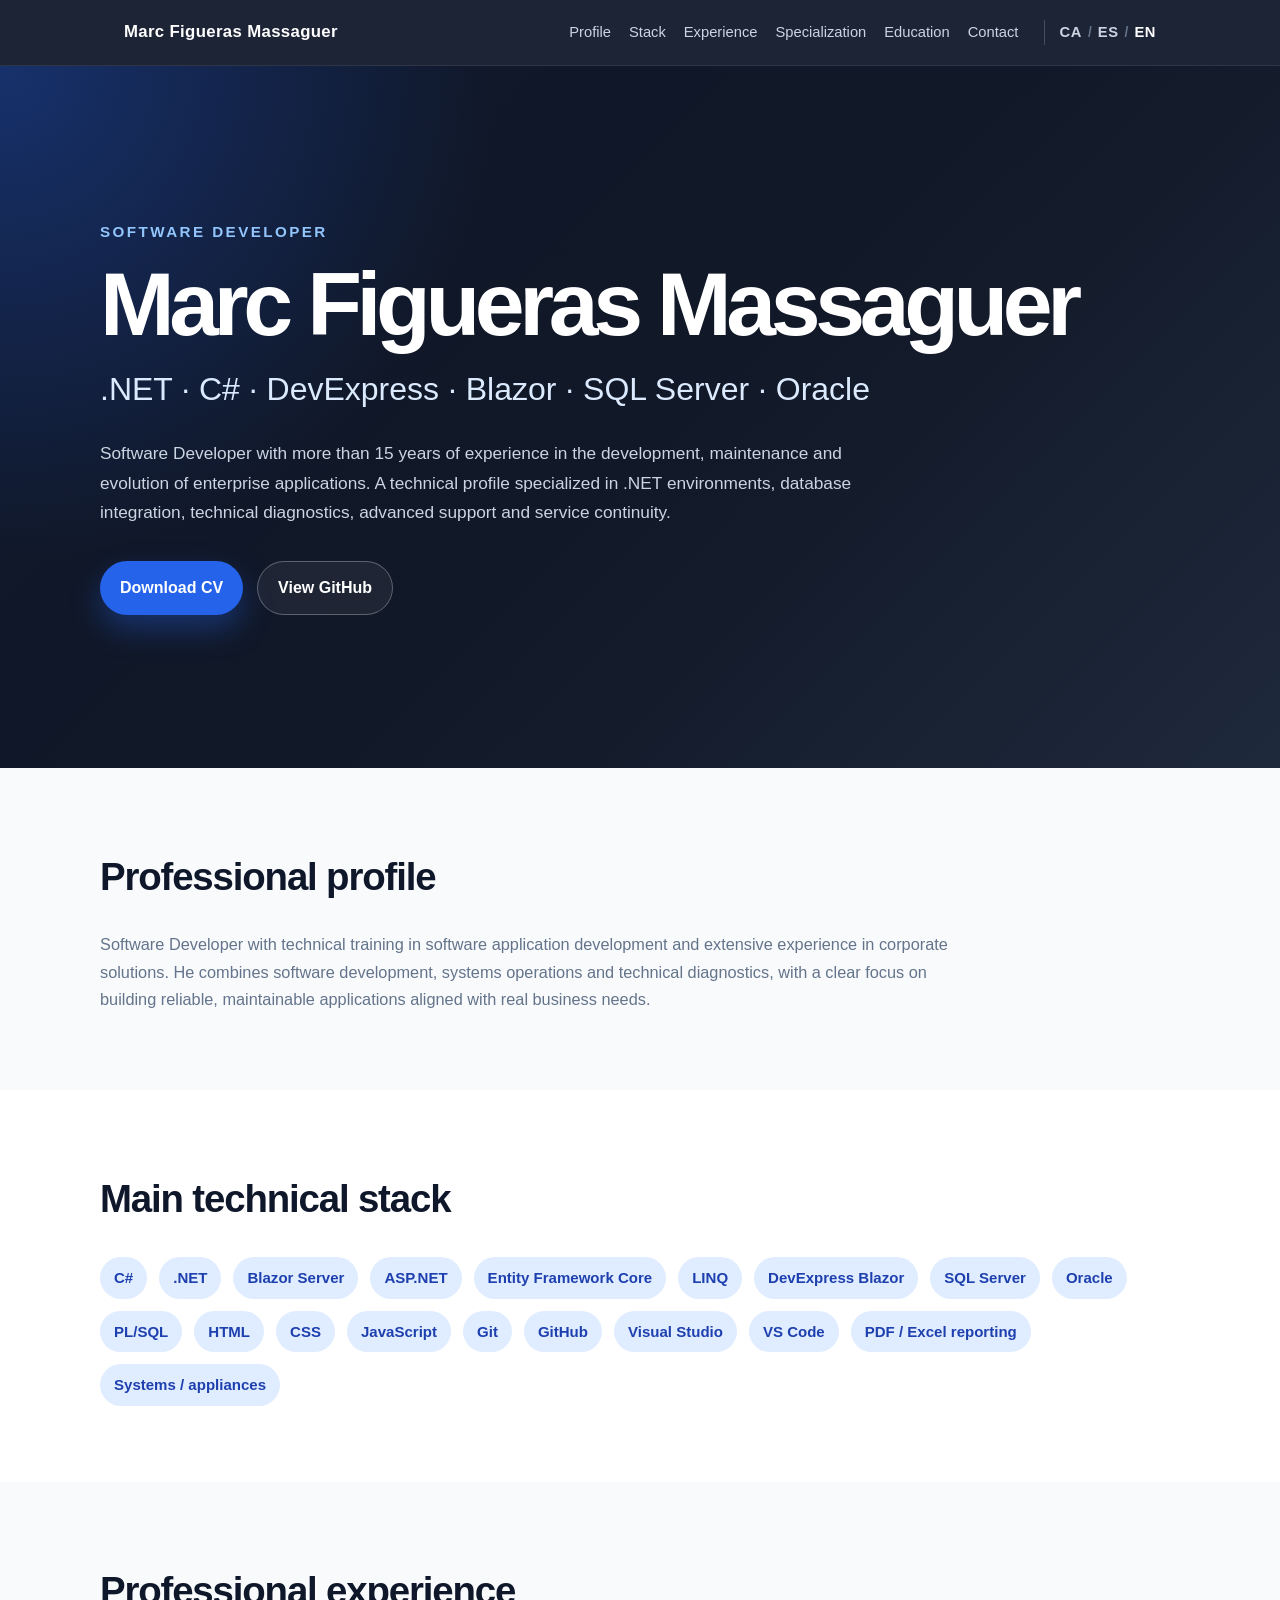
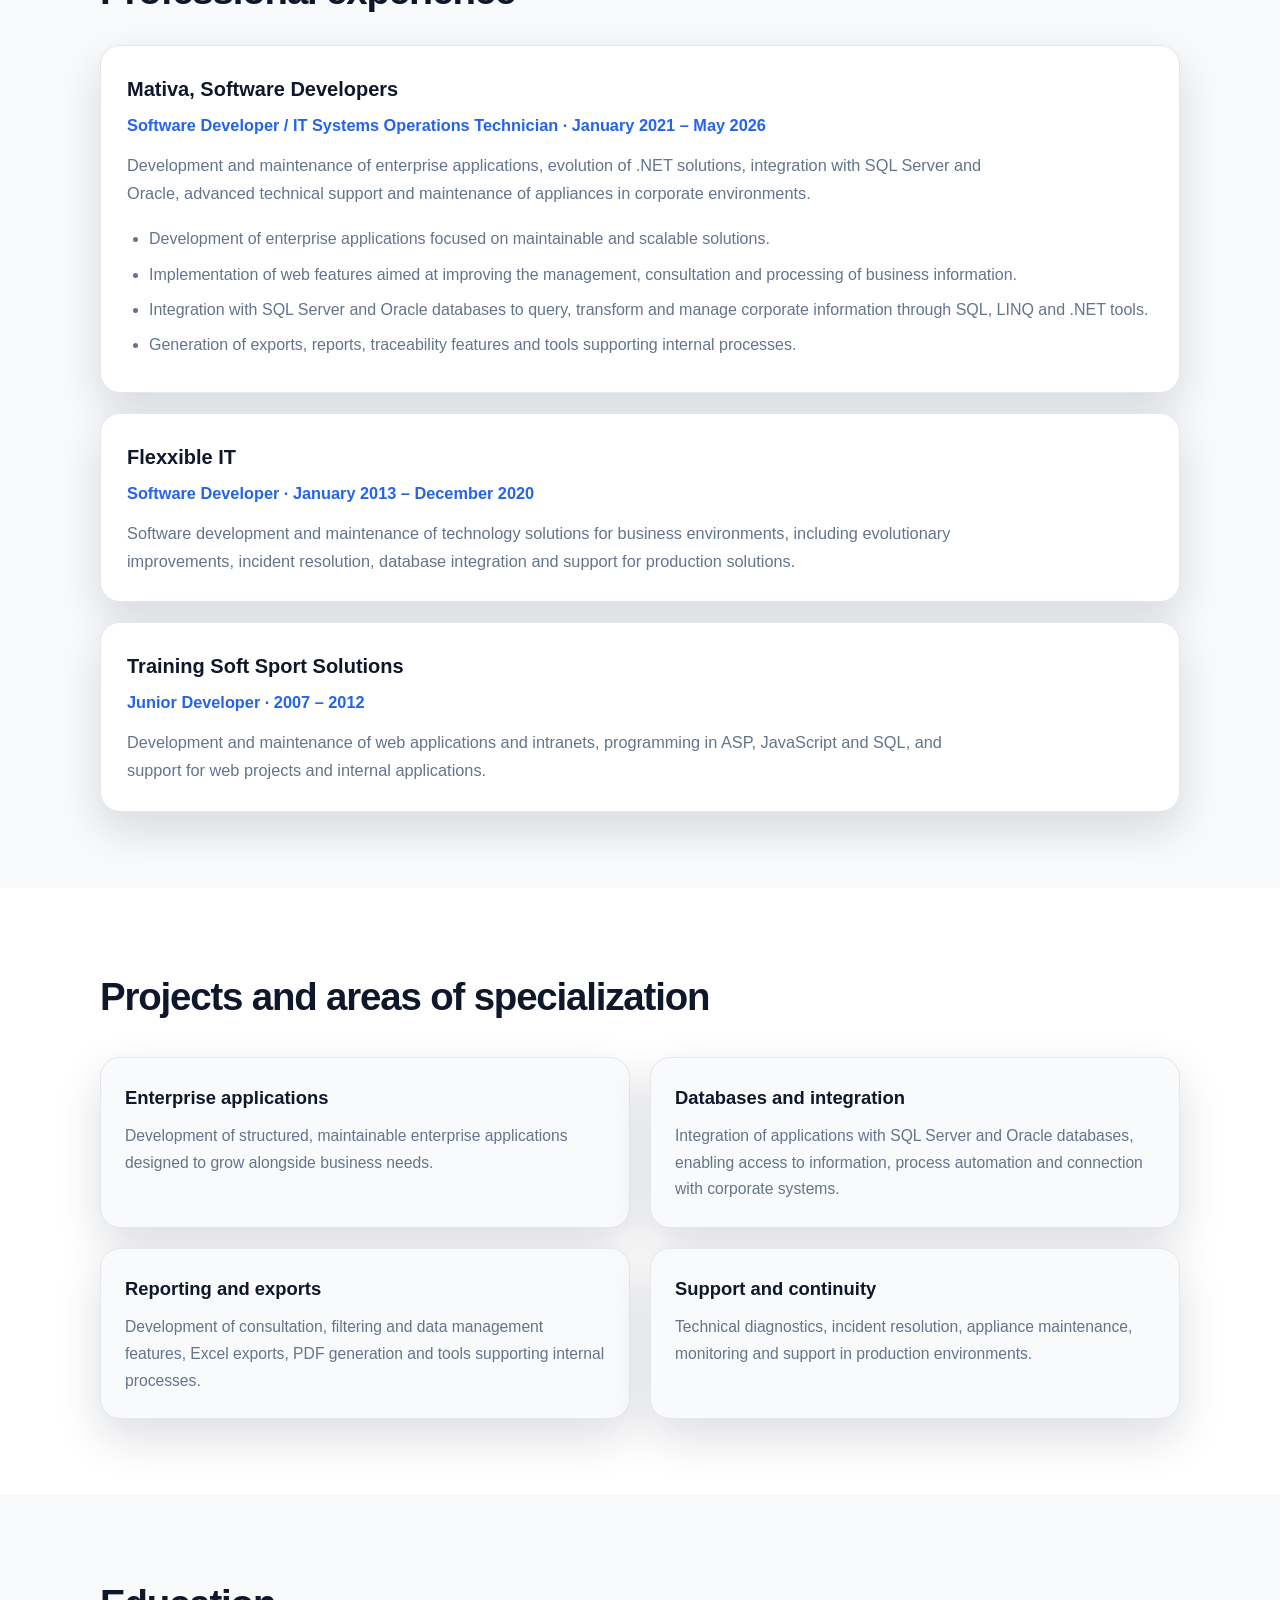
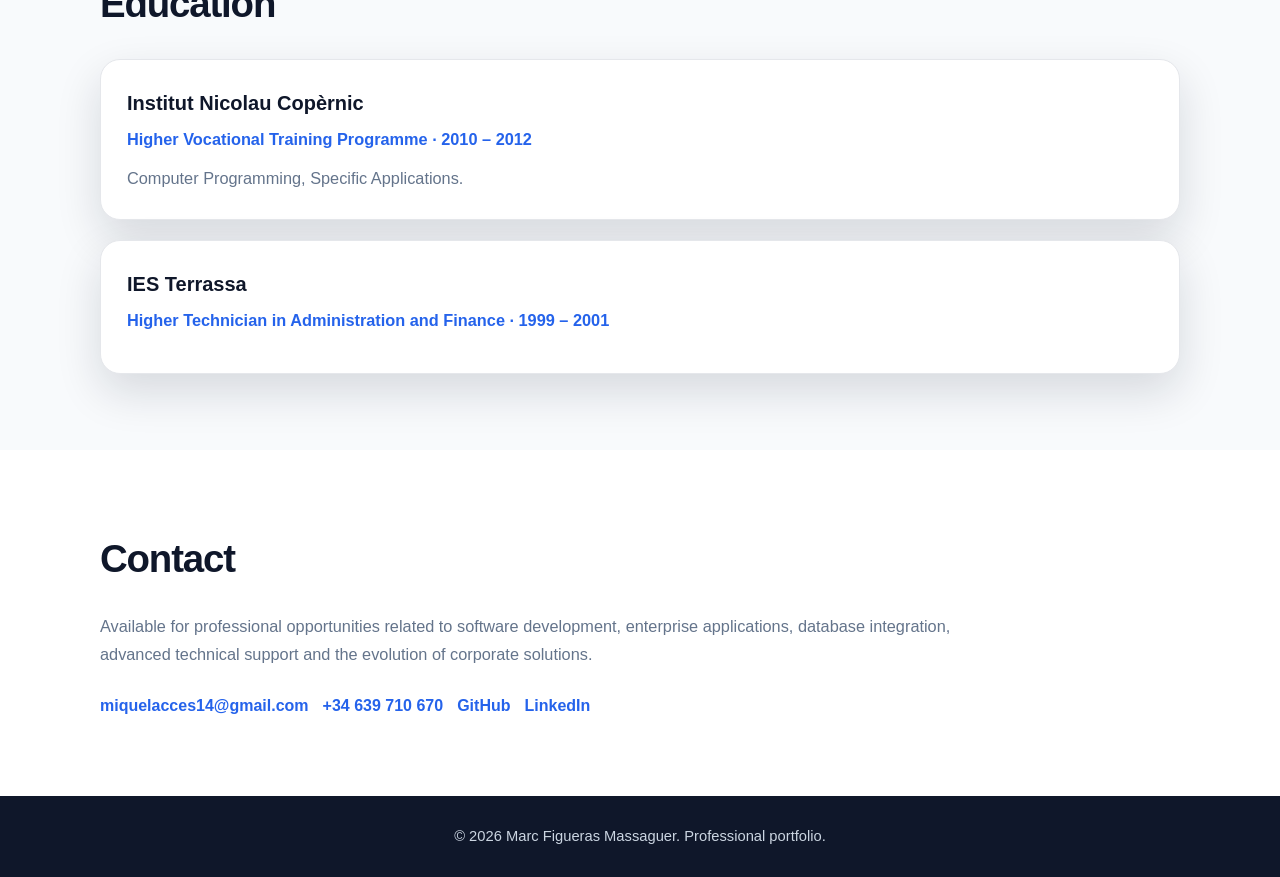
==== en.html @ 38f1ea91 "Add English portfolio version and CV" ====
<!DOCTYPE html>
<html lang="en">

<head>
  <meta charset="UTF-8" />
  <meta name="viewport" content="width=device-width, initial-scale=1.0" />

  <title>Marc Figueras Massaguer | Software Developer</title>

  <meta name="description"
    content="Professional portfolio of Marc Figueras Massaguer, Software Developer specialized in .NET, C#, Blazor, DevExpress, SQL Server, Oracle and enterprise applications." />

  <link rel="stylesheet" href="styles.css" />
</head>

<body>

  <header class="site-header">
    <nav class="navbar">
      <div class="brand">Marc Figueras Massaguer</div>

      <div class="nav-links">
        <a href="#perfil">Profile</a>
        <a href="#stack">Stack</a>
        <a href="#experiencia">Experience</a>
        <a href="#especializacion">Specialization</a>
        <a href="#formacion">Education</a>
        <a href="#contacto">Contact</a>

        <div class="language-switcher">
          <a href="index.html">CA</a>
          <span>/</span>
          <a href="es.html">ES</a>
          <span>/</span>
          <a href="en.html" class="active">EN</a>
        </div>
      </div>
    </nav>
  </header>

  <main>
    <section class="hero">
      <div class="hero-content">
        <p class="eyebrow">Software Developer</p>

        <h1>Marc Figueras Massaguer</h1>

        <h2>.NET · C# · DevExpress · Blazor · SQL Server · Oracle</h2>

        <p class="hero-text">
          Software Developer with more than 15 years of experience in the development,
          maintenance and evolution of enterprise applications. A technical profile
          specialized in .NET environments, database integration, technical diagnostics,
          advanced support and service continuity.
        </p>

        <div class="hero-actions">
          <a class="btn btn-primary" href="assets/cv/CV_Marc_Figueras_Software_Developer_EN.pdf" download>
            Download CV
          </a>

          <a class="btn btn-secondary" href="https://github.com/FJ14Prog" target="_blank" rel="noopener noreferrer">
            View GitHub
          </a>
        </div>
      </div>
    </section>

    <section id="perfil" class="section">
      <div class="container">
        <h2>Professional profile</h2>

        <p>
          Software Developer with technical training in software application development
          and extensive experience in corporate solutions. He combines software development,
          systems operations and technical diagnostics, with a clear focus on building
          reliable, maintainable applications aligned with real business needs.
        </p>
      </div>
    </section>

    <section id="stack" class="section section-alt">
      <div class="container">
        <h2>Main technical stack</h2>

        <div class="tags">
          <span>C#</span>
          <span>.NET</span>
          <span>Blazor Server</span>
          <span>ASP.NET</span>
          <span>Entity Framework Core</span>
          <span>LINQ</span>
          <span>DevExpress Blazor</span>
          <span>SQL Server</span>
          <span>Oracle</span>
          <span>PL/SQL</span>
          <span>HTML</span>
          <span>CSS</span>
          <span>JavaScript</span>
          <span>Git</span>
          <span>GitHub</span>
          <span>Visual Studio</span>
          <span>VS Code</span>
          <span>PDF / Excel reporting</span>
          <span>Systems / appliances</span>
        </div>
      </div>
    </section>

    <section id="experiencia" class="section">
      <div class="container">
        <h2>Professional experience</h2>

        <article class="card">
          <h3>Mativa, Software Developers</h3>
          <p class="card-subtitle">Software Developer / IT Systems Operations Technician · January 2021 – May 2026</p>

          <p>
            Development and maintenance of enterprise applications, evolution of .NET
            solutions, integration with SQL Server and Oracle, advanced technical support
            and maintenance of appliances in corporate environments.
          </p>

          <ul class="card-list">
            <li>Development of enterprise applications focused on maintainable and scalable solutions.</li>
            <li>Implementation of web features aimed at improving the management, consultation and processing of
              business information.</li>
            <li>Integration with SQL Server and Oracle databases to query, transform and manage corporate information
              through SQL, LINQ and .NET tools.</li>
            <li>Generation of exports, reports, traceability features and tools supporting internal processes.</li>
          </ul>
        </article>

        <article class="card">
          <h3>Flexxible IT</h3>
          <p class="card-subtitle">Software Developer · January 2013 – December 2020</p>

          <p>
            Software development and maintenance of technology solutions for business
            environments, including evolutionary improvements, incident resolution,
            database integration and support for production solutions.
          </p>
        </article>

        <article class="card">
          <h3>Training Soft Sport Solutions</h3>
          <p class="card-subtitle">Junior Developer · 2007 – 2012</p>

          <p>
            Development and maintenance of web applications and intranets, programming
            in ASP, JavaScript and SQL, and support for web projects and internal applications.
          </p>
        </article>
      </div>
    </section>

    <section id="especializacion" class="section section-alt">
      <div class="container">
        <h2>Projects and areas of specialization</h2>

        <div class="grid">
          <article class="mini-card">
            <h3>Enterprise applications</h3>
            <p>
              Development of structured, maintainable enterprise applications designed
              to grow alongside business needs.
            </p>
          </article>

          <article class="mini-card">
            <h3>Databases and integration</h3>
            <p>
              Integration of applications with SQL Server and Oracle databases, enabling
              access to information, process automation and connection with corporate systems.
            </p>
          </article>

          <article class="mini-card">
            <h3>Reporting and exports</h3>
            <p>
              Development of consultation, filtering and data management features,
              Excel exports, PDF generation and tools supporting internal processes.
            </p>
          </article>

          <article class="mini-card">
            <h3>Support and continuity</h3>
            <p>
              Technical diagnostics, incident resolution, appliance maintenance,
              monitoring and support in production environments.
            </p>
          </article>
        </div>
      </div>
    </section>

    <section id="formacion" class="section">
      <div class="container">
        <h2>Education</h2>

        <article class="card">
          <h3>Institut Nicolau Copèrnic</h3>
          <p class="card-subtitle">Higher Vocational Training Programme · 2010 – 2012</p>
          <p>Computer Programming, Specific Applications.</p>
        </article>

        <article class="card">
          <h3>IES Terrassa</h3>
          <p class="card-subtitle">Higher Technician in Administration and Finance · 1999 – 2001</p>
        </article>
      </div>
    </section>

    <section id="contacto" class="section section-alt">
      <div class="container">
        <h2>Contact</h2>

        <p>
          Available for professional opportunities related to software development,
          enterprise applications, database integration, advanced technical support
          and the evolution of corporate solutions.
        </p>

        <div class="contact-links">
          <a href="mailto:miquelacces14@gmail.com">miquelacces14@gmail.com</a>
          <a href="tel:+34639710670">+34 639 710 670</a>
          <a href="https://github.com/FJ14Prog" target="_blank" rel="noopener noreferrer">GitHub</a>
          <a href="https://www.linkedin.com/in/marcfigueras/" target="_blank" rel="noopener noreferrer">LinkedIn</a>
        </div>
      </div>
    </section>
  </main>

  <footer class="site-footer">
    <p>© <span id="current-year"></span> Marc Figueras Massaguer. Professional portfolio.</p>
  </footer>

  <script src="script.js"></script>
</body>

</html>
---- styles.css ----
/* =========================================================
   Portfolio Marc Figueras
   Hoja de estilos principal
   ========================================================= */

/* Reset básico para evitar diferencias entre navegadores */
* {
  box-sizing: border-box;
  margin: 0;
  padding: 0;
}

/* Variables generales de color, espaciado y sombras */
:root {
  --color-bg: #0f172a;
  --color-bg-alt: #111827;
  --color-surface: #ffffff;
  --color-surface-soft: #f8fafc;
  --color-text: #1f2937;
  --color-text-muted: #64748b;
  --color-white: #ffffff;
  --color-primary: #2563eb;
  --color-primary-dark: #1d4ed8;
  --color-border: #e5e7eb;
  --color-tag-bg: #e0ecff;
  --color-tag-text: #1e40af;

  --max-width: 1080px;
  --radius-lg: 20px;
  --radius-md: 14px;
  --shadow-soft: 0 18px 45px rgba(15, 23, 42, 0.14);
}

/* Comportamiento suave al navegar por anclas internas */
html {
  scroll-behavior: smooth;
}

/* Estilo general del documento */
body {
  font-family: Arial, Helvetica, sans-serif;
  background: var(--color-surface-soft);
  color: var(--color-text);
  line-height: 1.7;
}

/* =========================================================
   Header y navegación
   ========================================================= */

.site-header {
  position: sticky;
  top: 0;
  z-index: 10;
  background: rgba(15, 23, 42, 0.94);
  backdrop-filter: blur(12px);
  border-bottom: 1px solid rgba(255, 255, 255, 0.08);
}

/* Barra superior con nombre y enlaces */
.navbar {
  max-width: var(--max-width);
  margin: 0 auto;
  padding: 18px 24px;
  display: flex;
  align-items: center;
  justify-content: space-between;
  gap: 24px;
}

/* Marca personal situada a la izquierda */
.brand {
  color: var(--color-white);
  font-size: 1.05rem;
  font-weight: 700;
  letter-spacing: 0.02em;
}

/* Enlaces de navegación */
.nav-links {
  display: flex;
  align-items: center;
  gap: 18px;
  flex-wrap: wrap;
}

.nav-links a {
  color: #cbd5e1;
  text-decoration: none;
  font-size: 0.92rem;
  transition: color 0.2s ease;
}

.nav-links a:hover {
  color: var(--color-white);
}

/* =========================================================
   Hero principal
   ========================================================= */

.hero {
  min-height: 78vh;
  display: flex;
  align-items: center;
  background:
    radial-gradient(circle at top left, rgba(37, 99, 235, 0.34), transparent 34%),
    linear-gradient(135deg, #0f172a 0%, #111827 52%, #1e293b 100%);
  color: var(--color-white);
  padding: 80px 24px;
}

/* Contenido del bloque de presentación */
.hero-content {
  width: 100%;
  max-width: var(--max-width);
  margin: 0 auto;
}

/* Etiqueta superior pequeña */
.eyebrow {
  color: #93c5fd;
  font-size: 0.95rem;
  font-weight: 700;
  letter-spacing: 0.16em;
  text-transform: uppercase;
  margin-bottom: 16px;
}

/* Nombre principal */
.hero h1 {
  font-size: clamp(2.8rem, 7vw, 5.6rem);
  line-height: 1;
  letter-spacing: -0.06em;
  margin-bottom: 18px;
}

/* Titular técnico */
.hero h2 {
  max-width: 850px;
  color: #dbeafe;
  font-size: clamp(1.25rem, 2.5vw, 2rem);
  font-weight: 500;
  line-height: 1.35;
  margin-bottom: 28px;
}

/* Texto descriptivo de la portada */
.hero-text {
  max-width: 760px;
  color: #cbd5e1;
  font-size: 1.08rem;
  margin-bottom: 34px;
}

/* Contenedor de botones */
.hero-actions {
  display: flex;
  gap: 14px;
  flex-wrap: wrap;
}

/* Botones generales */
.btn {
  display: inline-flex;
  align-items: center;
  justify-content: center;
  min-height: 46px;
  padding: 12px 20px;
  border-radius: 999px;
  font-weight: 700;
  text-decoration: none;
  transition:
    transform 0.18s ease,
    box-shadow 0.18s ease,
    background 0.18s ease;
}

.btn:hover {
  transform: translateY(-2px);
}

/* Botón principal */
.btn-primary {
  background: var(--color-primary);
  color: var(--color-white);
  box-shadow: 0 14px 30px rgba(37, 99, 235, 0.35);
}

.btn-primary:hover {
  background: var(--color-primary-dark);
}

/* Botón secundario */
.btn-secondary {
  color: var(--color-white);
  border: 1px solid rgba(255, 255, 255, 0.28);
  background: rgba(255, 255, 255, 0.06);
}

.btn-secondary:hover {
  background: rgba(255, 255, 255, 0.12);
}

/* =========================================================
   Secciones generales
   ========================================================= */

.section {
  padding: 76px 24px;
  background: var(--color-surface-soft);
}

.section-alt {
  background: var(--color-surface);
}

/* Contenedor interno estándar */
.container {
  max-width: var(--max-width);
  margin: 0 auto;
}

/* Títulos de sección */
.section h2 {
  font-size: clamp(1.8rem, 3vw, 2.5rem);
  letter-spacing: -0.03em;
  margin-bottom: 22px;
  color: #0f172a;
}

/* Párrafos de sección */
.section p {
  max-width: 860px;
  color: var(--color-text-muted);
  font-size: 1.02rem;
}

/* =========================================================
   Tarjetas de experiencia y formación
   ========================================================= */

.card {
  background: var(--color-surface-soft);
  border: 1px solid var(--color-border);
  border-radius: var(--radius-lg);
  padding: 26px;
  margin-top: 20px;
  box-shadow: var(--shadow-soft);
}

.section:not(.section-alt) .card {
  background: var(--color-surface);
}

.card h3 {
  font-size: 1.25rem;
  color: #0f172a;
  margin-bottom: 6px;
}

.card-subtitle {
  color: var(--color-primary) !important;
  font-weight: 700;
  margin-bottom: 12px;
}

/* =========================================================
   Tecnologías
   ========================================================= */

.tags {
  display: flex;
  flex-wrap: wrap;
  gap: 12px;
  margin-top: 26px;
}

/* Etiqueta individual de tecnología */
.tags span {
  display: inline-flex;
  align-items: center;
  min-height: 38px;
  padding: 8px 14px;
  border-radius: 999px;
  background: var(--color-tag-bg);
  color: var(--color-tag-text);
  font-weight: 700;
  font-size: 0.94rem;
}

/* =========================================================
   Contacto
   ========================================================= */

.contact-links {
  display: flex;
  flex-wrap: wrap;
  gap: 14px;
  margin-top: 24px;
}

.contact-links a {
  color: var(--color-primary);
  font-weight: 700;
  text-decoration: none;
}

.contact-links a:hover {
  text-decoration: underline;
}

/* =========================================================
   Footer
   ========================================================= */

.site-footer {
  background: var(--color-bg);
  color: #cbd5e1;
  text-align: center;
  padding: 28px 24px;
}

.site-footer p {
  font-size: 0.92rem;
}

/* =========================================================
   Responsive
   ========================================================= */

@media (max-width: 760px) {
  .navbar {
    align-items: flex-start;
    flex-direction: column;
  }

  .nav-links {
    gap: 12px;
  }

  .hero {
    min-height: auto;
    padding: 72px 24px;
  }

  .section {
    padding: 58px 22px;
  }

  .card {
    padding: 22px;
  }
}

/* =========================================================
   Listas internas de tarjetas
   ========================================================= */

/* Lista de puntos dentro de una tarjeta de experiencia */
.card-list {
  margin-top: 18px;
  padding-left: 22px;
  color: var(--color-text-muted);
}

/* Espaciado entre elementos de la lista */
.card-list li {
  margin-bottom: 8px;
}

/* =========================================================
   Grid de áreas de especialización
   ========================================================= */

/* Rejilla responsive para mostrar áreas profesionales */
.grid {
  display: grid;
  grid-template-columns: repeat(2, minmax(0, 1fr));
  gap: 20px;
  margin-top: 28px;
}

/* Tarjeta pequeña para especializaciones */
.mini-card {
  background: var(--color-surface-soft);
  border: 1px solid var(--color-border);
  border-radius: var(--radius-lg);
  padding: 24px;
  box-shadow: var(--shadow-soft);
}

/* Título de cada tarjeta pequeña */
.mini-card h3 {
  color: #0f172a;
  font-size: 1.15rem;
  margin-bottom: 10px;
}

/* Texto de cada tarjeta pequeña */
.mini-card p {
  color: var(--color-text-muted);
  font-size: 0.98rem;
}

/* Ajuste responsive para que el grid pase a una columna en móvil */
@media (max-width: 760px) {
  .grid {
    grid-template-columns: 1fr;
  }
}

/* =========================================================
   Selector de idioma
   ========================================================= */

/* Selector simple CA / ES integrado en la navegación */
.language-switcher {
  display: inline-flex;
  align-items: center;
  gap: 6px;
  margin-left: 8px;
  padding-left: 14px;
  border-left: 1px solid rgba(255, 255, 255, 0.18);
  color: #94a3b8;
  font-size: 0.86rem;
  font-weight: 700;
}

/* Enlaces del selector de idioma */
.language-switcher a {
  color: #cbd5e1;
  text-decoration: none;
  letter-spacing: 0.04em;
}

/* Idioma activo */
.language-switcher a.active {
  color: var(--color-white);
}

/* Separador CA / ES */
.language-switcher span {
  color: #64748b;
}
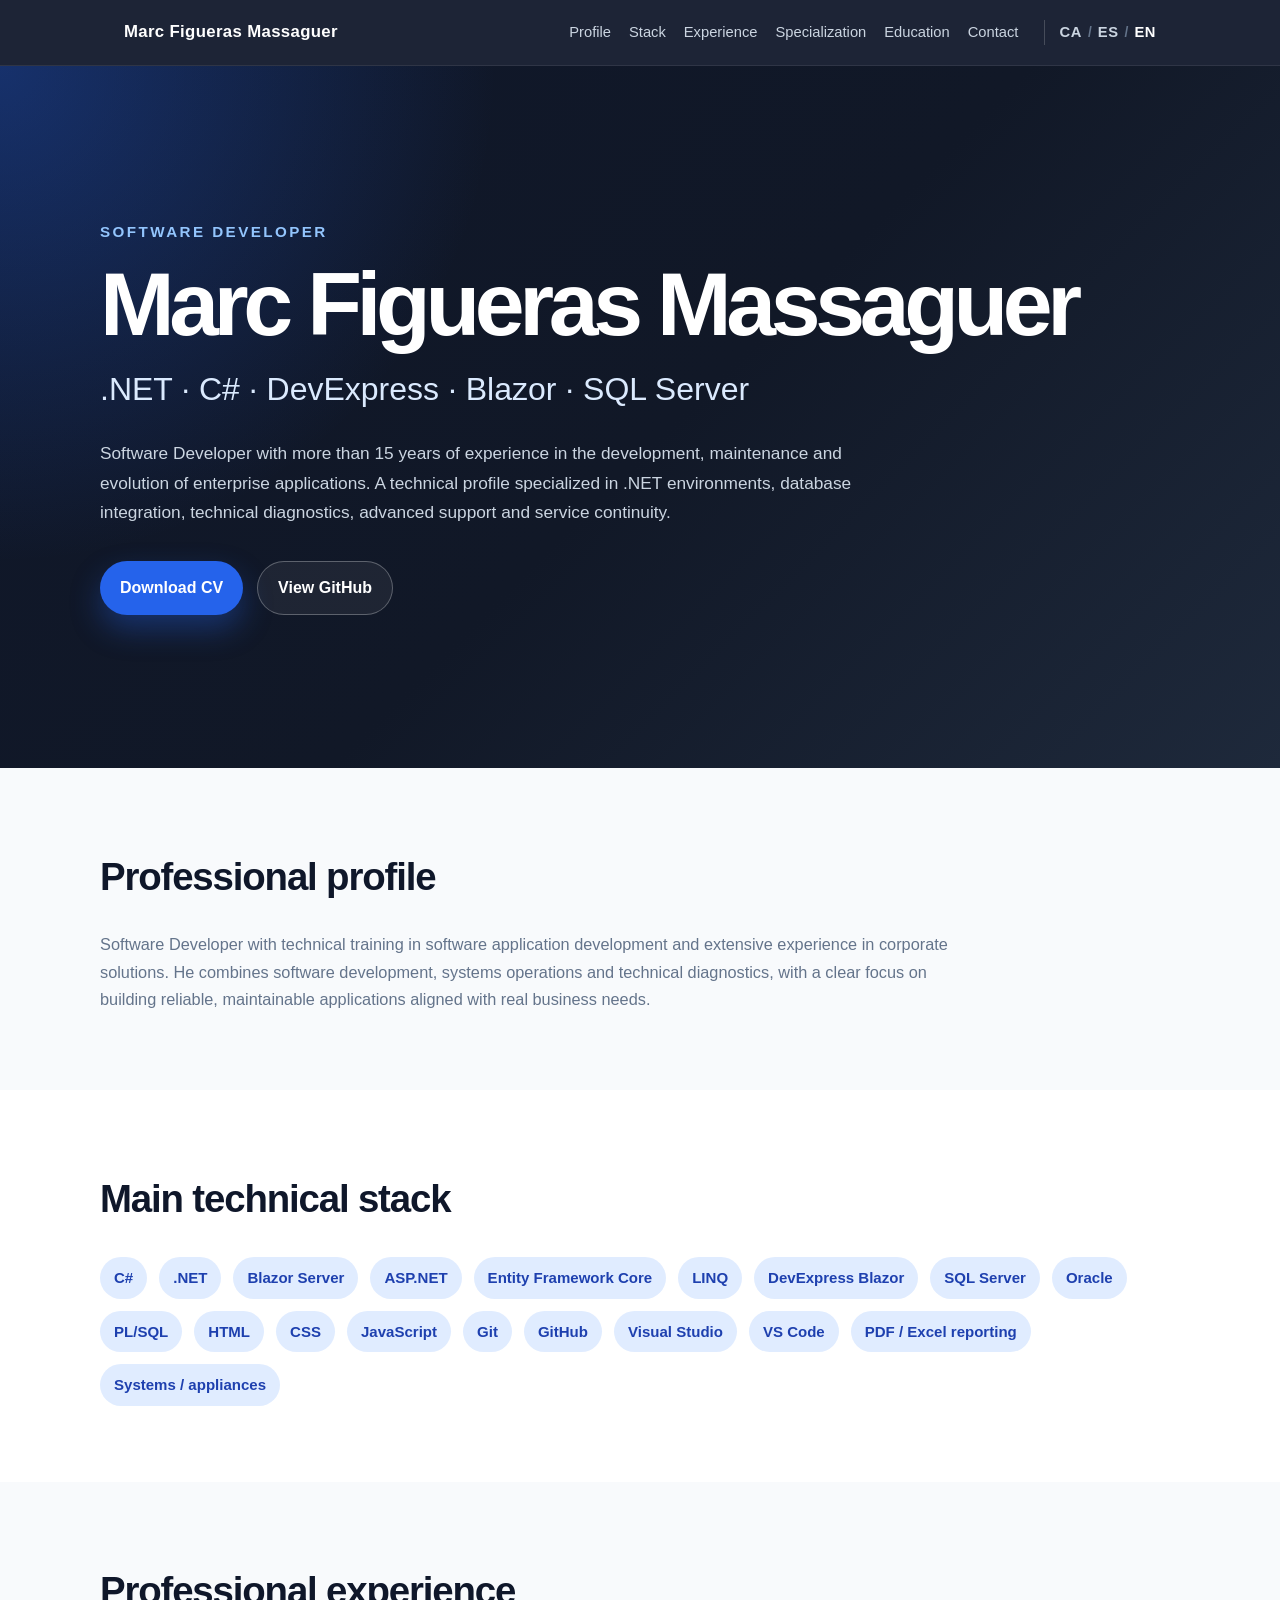
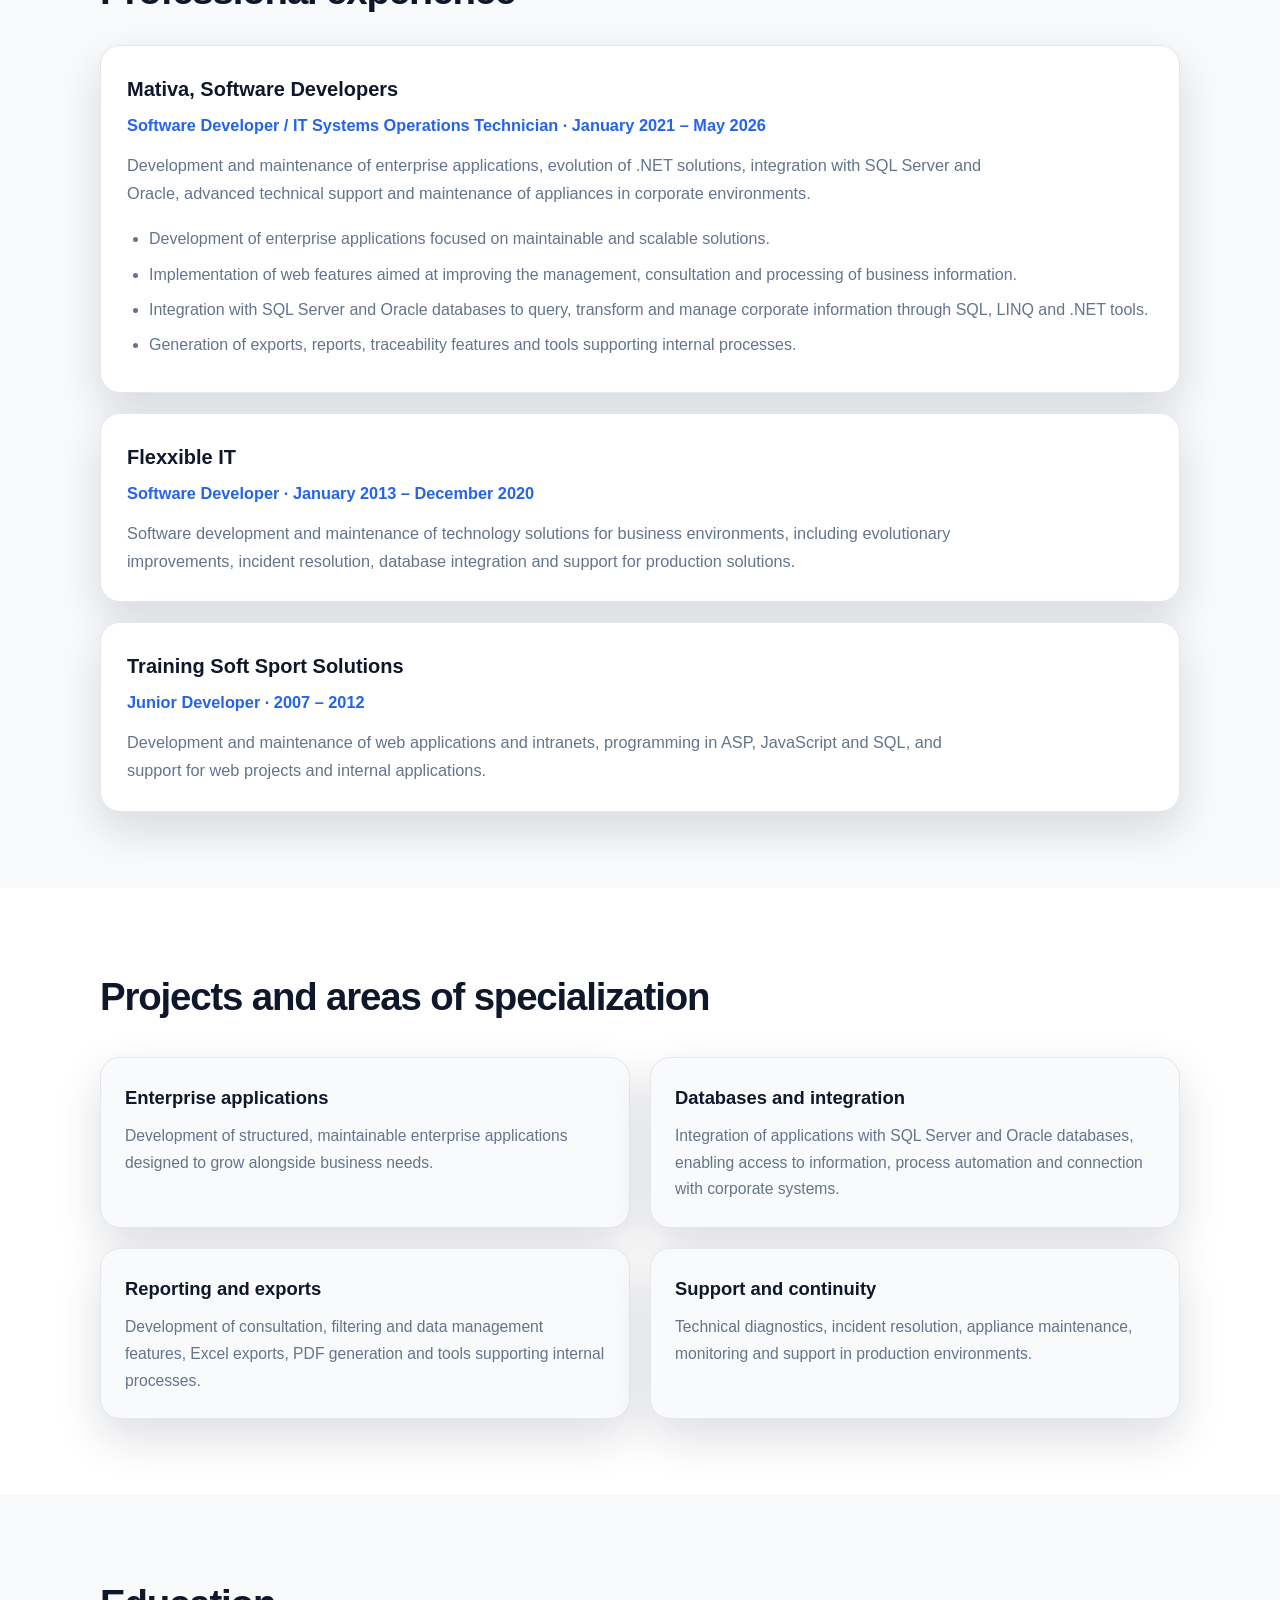
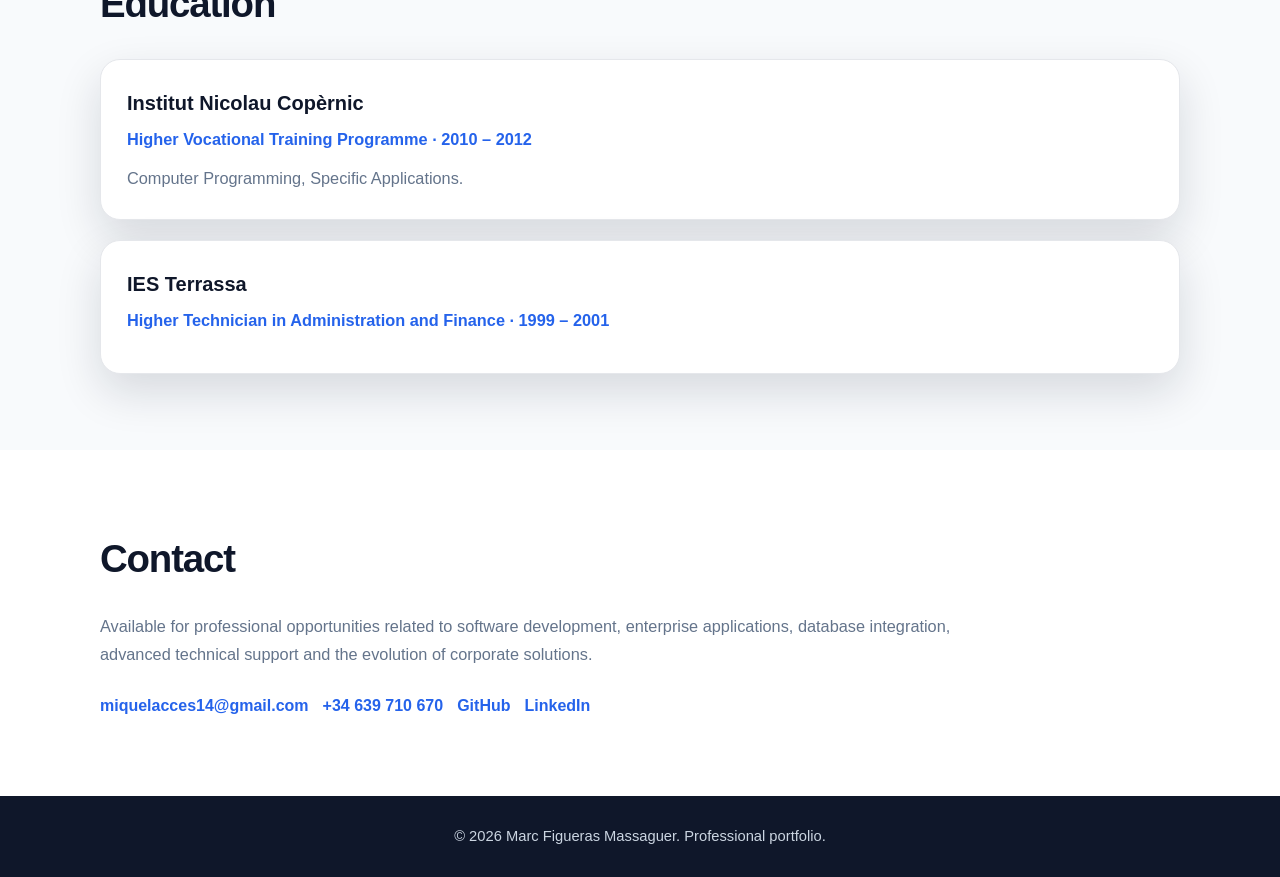
==== commit a17b911c: "Modificació capçalera" ====
--- a/en.html
+++ b/en.html
@@ -45,7 +45,7 @@
 
         <h1>Marc Figueras Massaguer</h1>
 
-        <h2>.NET · C# · DevExpress · Blazor · SQL Server · Oracle</h2>
+        <h2>.NET · C# · DevExpress · Blazor · SQL Server</h2>
 
         <p class="hero-text">
           Software Developer with more than 15 years of experience in the development,
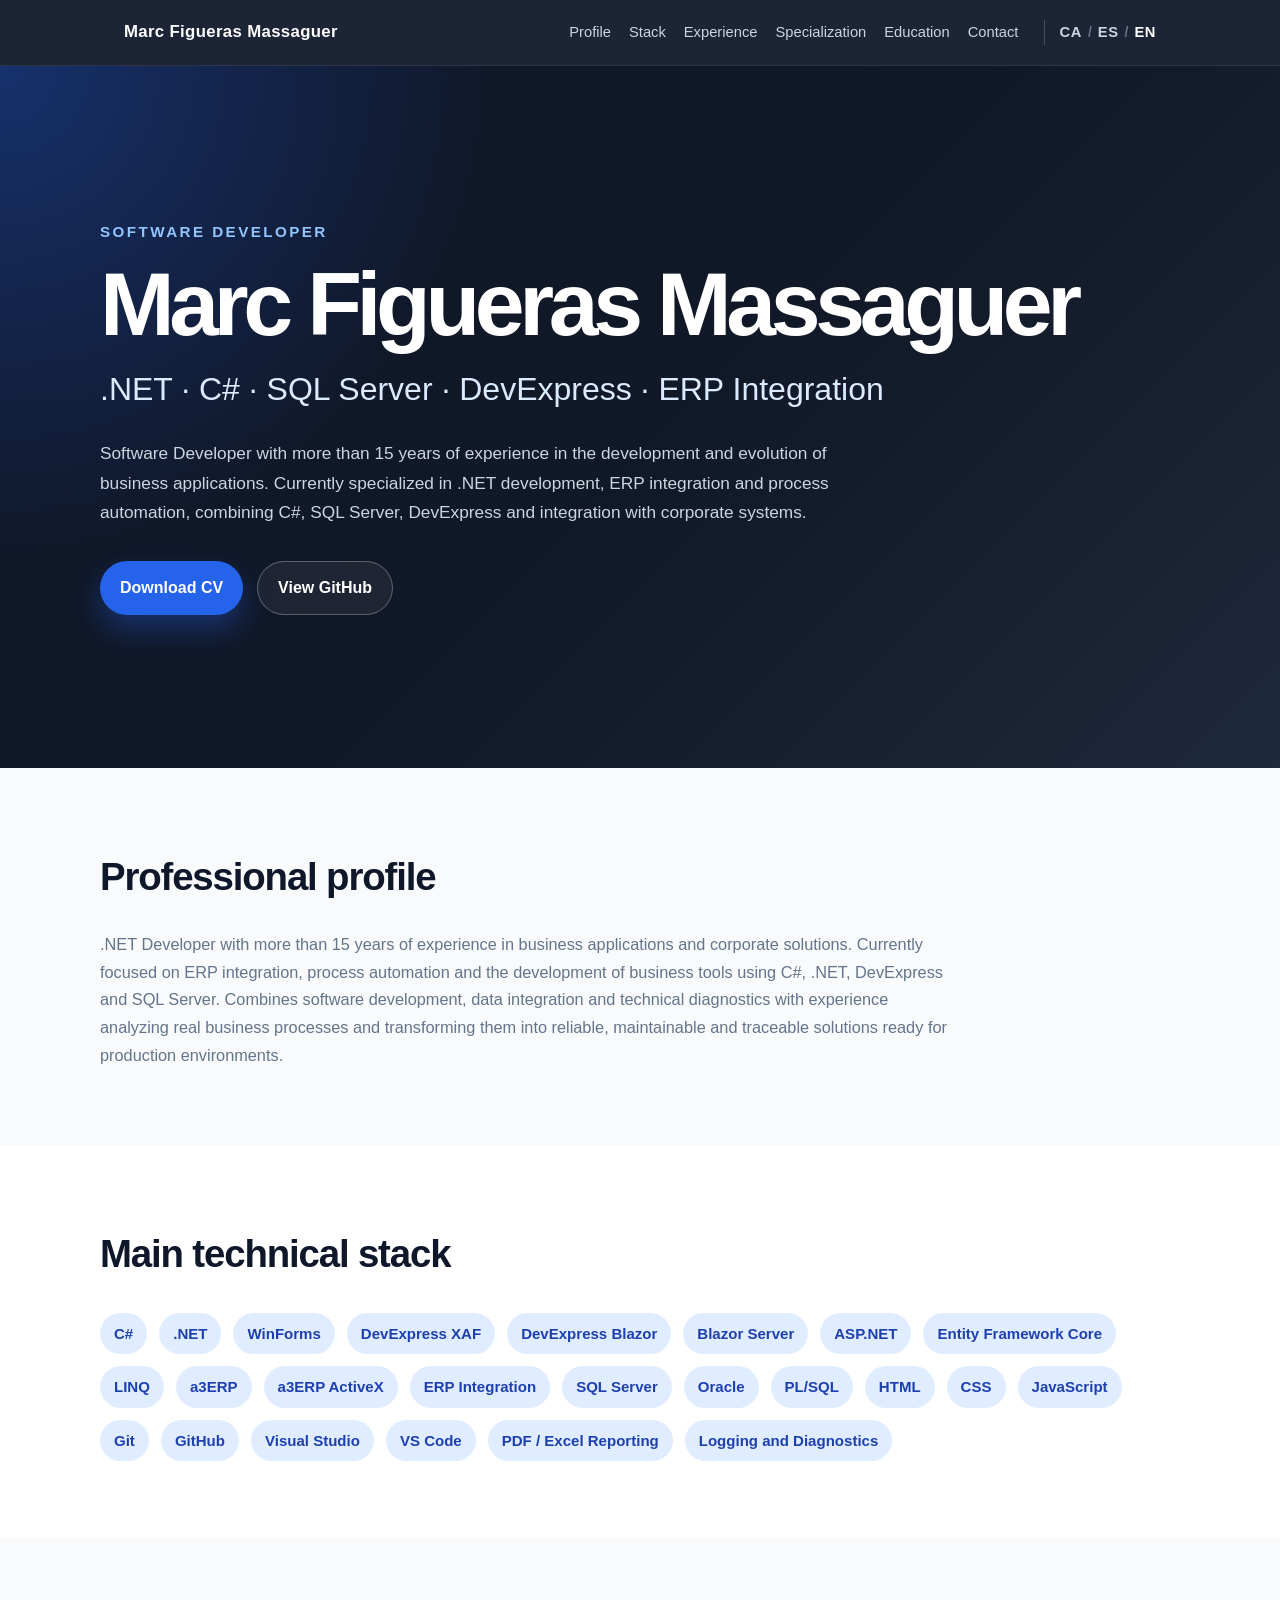
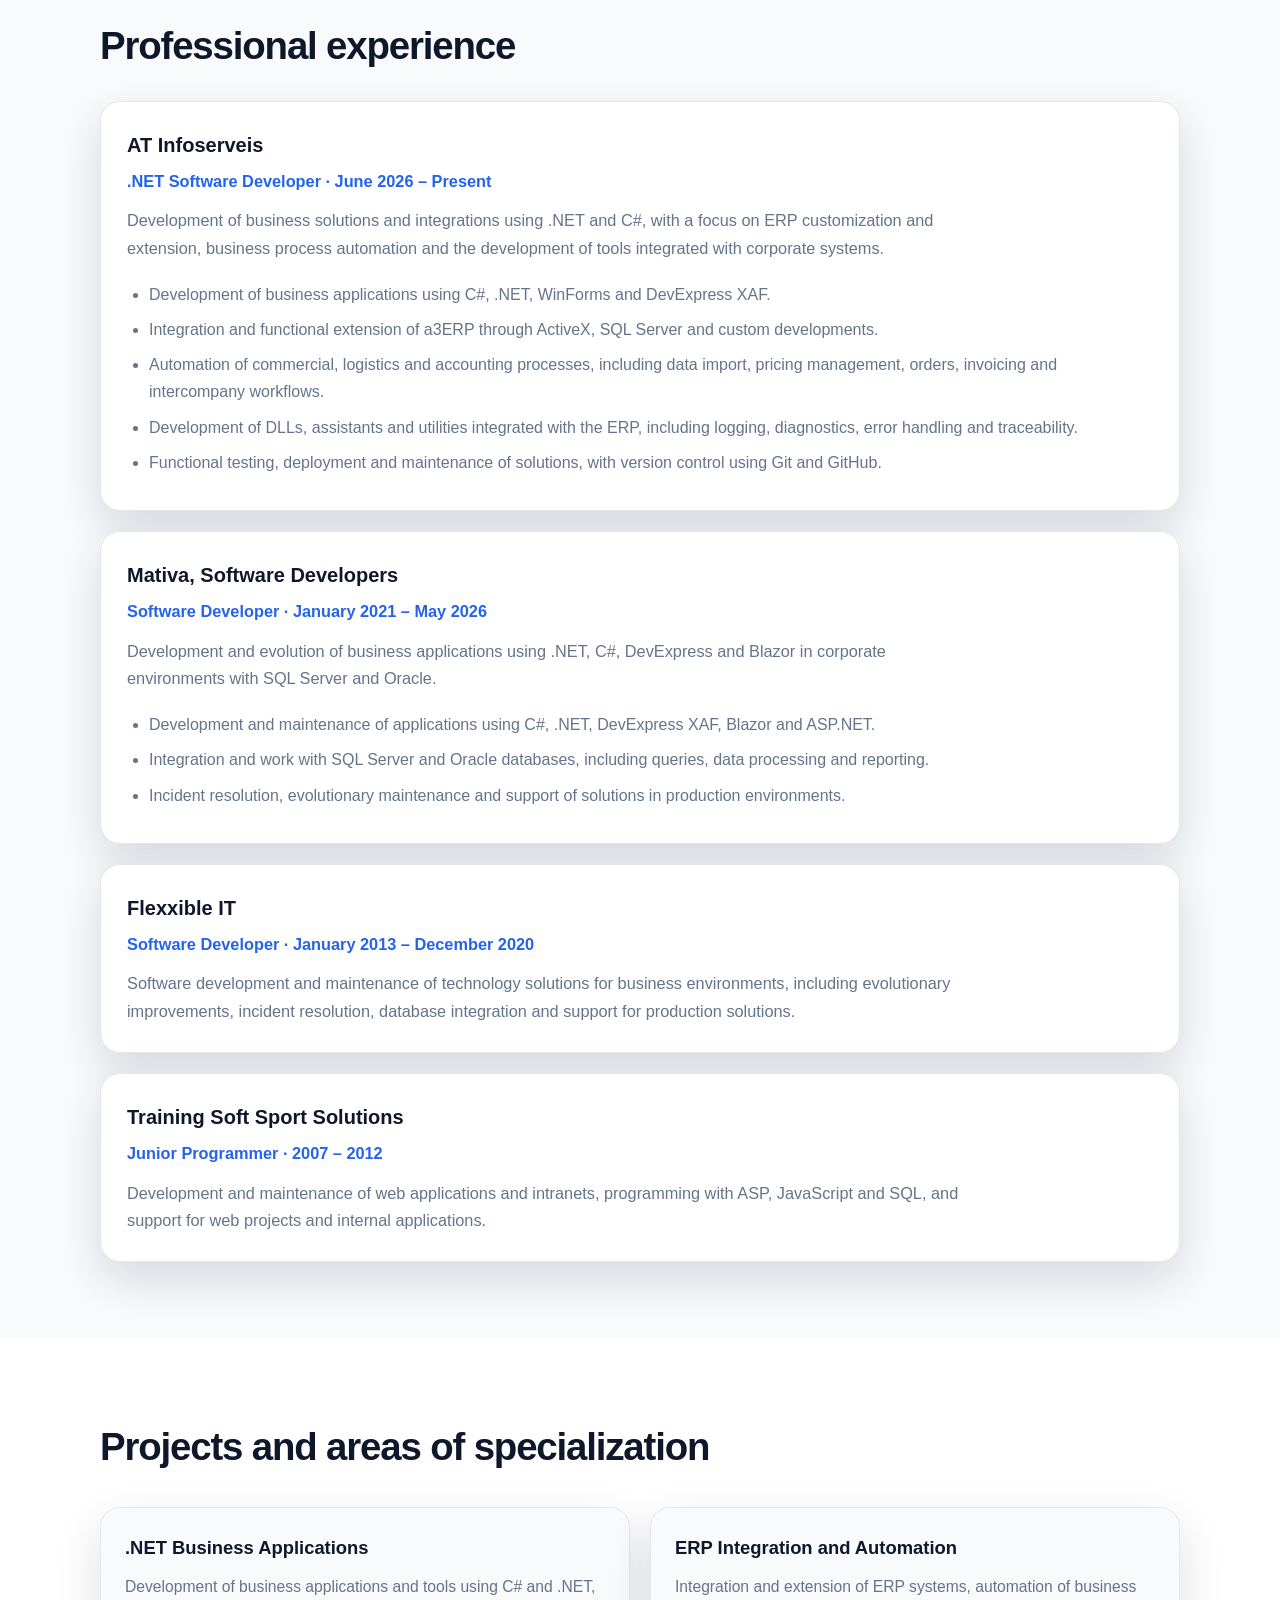
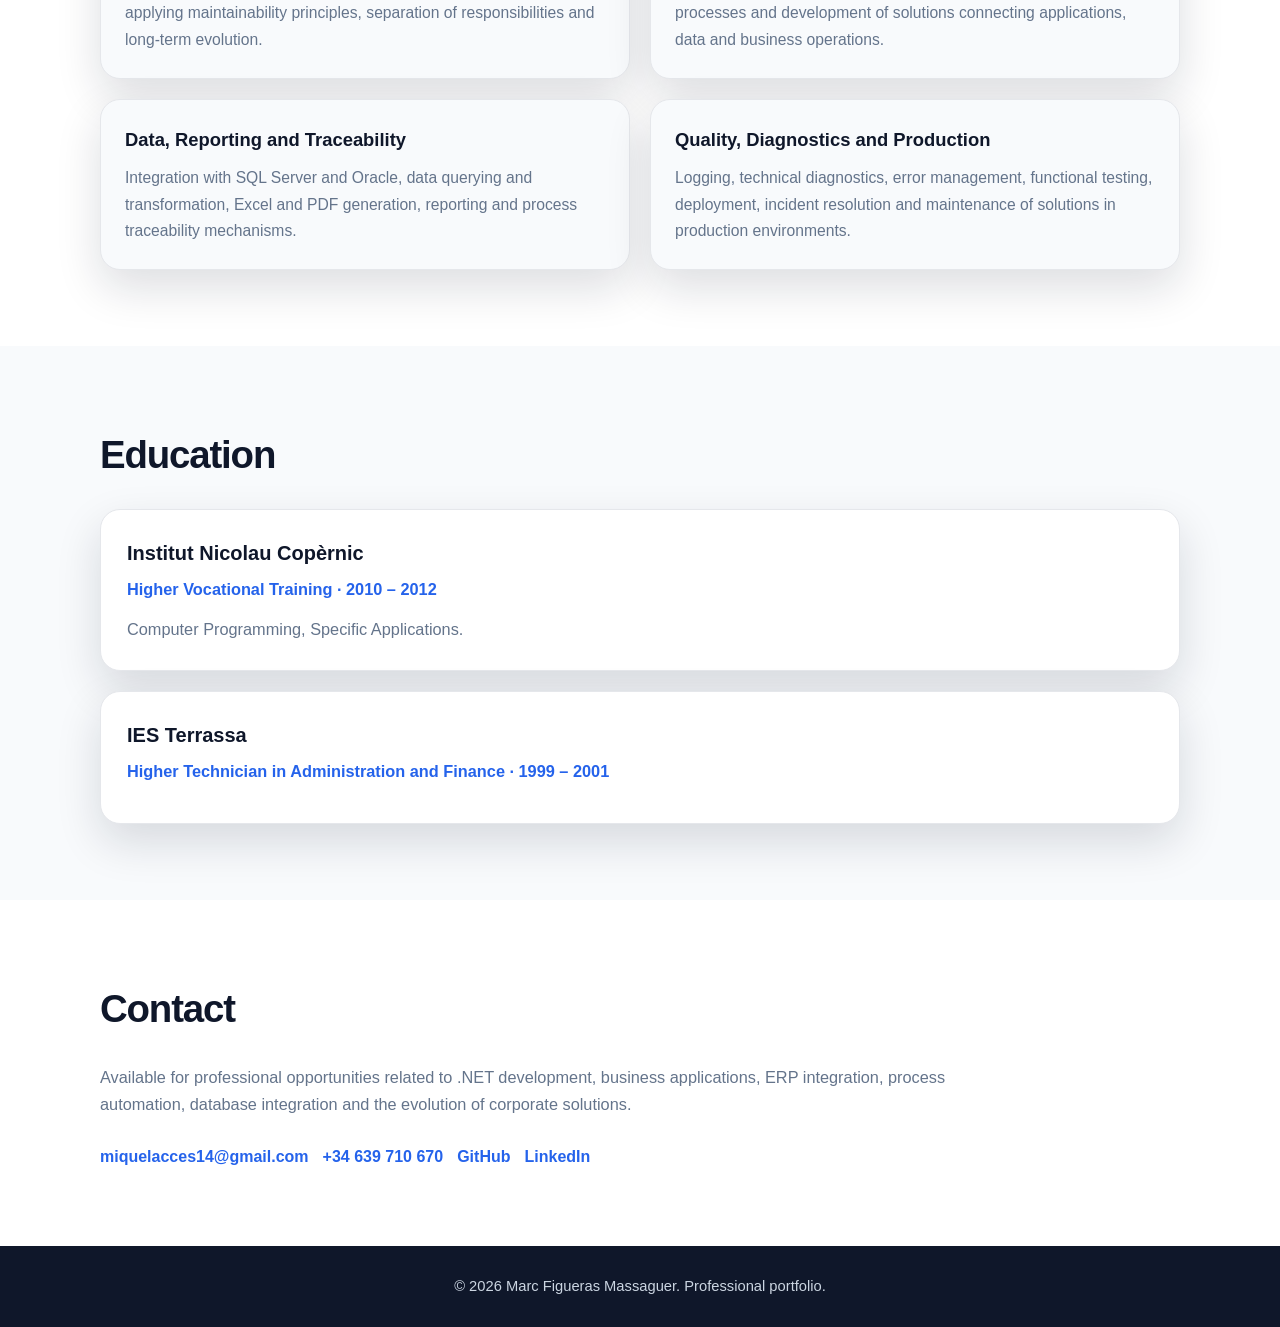
==== commit 3f691194: "Actualitza experiència professional i navegació" ====
--- a/en.html
+++ b/en.html
@@ -5,27 +5,29 @@
   <meta charset="UTF-8" />
   <meta name="viewport" content="width=device-width, initial-scale=1.0" />
 
-  <title>Marc Figueras Massaguer | Software Developer</title>
-
-  <meta name="description"
-    content="Professional portfolio of Marc Figueras Massaguer, Software Developer specialized in .NET, C#, Blazor, DevExpress, SQL Server, Oracle and enterprise applications." />
+  <title>Marc Figueras Massaguer | .NET Software Developer</title>
+
+  <meta
+    name="description"
+    content="Professional portfolio of Marc Figueras Massaguer, .NET Software Developer specialized in C#, DevExpress, SQL Server, ERP integration, a3ERP and business applications."
+  />
 
   <link rel="stylesheet" href="styles.css" />
 </head>
 
-<body>
+<body id="top">
 
   <header class="site-header">
     <nav class="navbar">
       <div class="brand">Marc Figueras Massaguer</div>
 
       <div class="nav-links">
-        <a href="#perfil">Profile</a>
+        <a href="#profile">Profile</a>
         <a href="#stack">Stack</a>
-        <a href="#experiencia">Experience</a>
-        <a href="#especializacion">Specialization</a>
-        <a href="#formacion">Education</a>
-        <a href="#contacto">Contact</a>
+        <a href="#experience">Experience</a>
+        <a href="#specialization">Specialization</a>
+        <a href="#education">Education</a>
+        <a href="#contact">Contact</a>
 
         <div class="language-switcher">
           <a href="index.html">CA</a>
@@ -39,46 +41,63 @@
   </header>
 
   <main>
+
+    <!-- HERO -->
     <section class="hero">
       <div class="hero-content">
         <p class="eyebrow">Software Developer</p>
 
         <h1>Marc Figueras Massaguer</h1>
 
-        <h2>.NET · C# · DevExpress · Blazor · SQL Server</h2>
+        <h2>.NET · C# · SQL Server · DevExpress · ERP Integration</h2>
 
         <p class="hero-text">
-          Software Developer with more than 15 years of experience in the development,
-          maintenance and evolution of enterprise applications. A technical profile
-          specialized in .NET environments, database integration, technical diagnostics,
-          advanced support and service continuity.
+          Software Developer with more than 15 years of experience in the development
+          and evolution of business applications. Currently specialized in .NET development,
+          ERP integration and process automation, combining C#, SQL Server, DevExpress
+          and integration with corporate systems.
         </p>
 
         <div class="hero-actions">
-          <a class="btn btn-primary" href="assets/cv/CV_Marc_Figueras_Software_Developer_EN.pdf" download>
+          <a
+            class="btn btn-primary"
+            href="assets/cv/CV_Marc_Figueras_Software_Developer_EN.pdf"
+            download
+          >
             Download CV
           </a>
 
-          <a class="btn btn-secondary" href="https://github.com/FJ14Prog" target="_blank" rel="noopener noreferrer">
+          <a
+            class="btn btn-secondary"
+            href="https://github.com/FJ14Prog"
+            target="_blank"
+            rel="noopener noreferrer"
+          >
             View GitHub
           </a>
         </div>
       </div>
     </section>
 
-    <section id="perfil" class="section">
+
+    <!-- PROFILE -->
+    <section id="profile" class="section">
       <div class="container">
         <h2>Professional profile</h2>
 
         <p>
-          Software Developer with technical training in software application development
-          and extensive experience in corporate solutions. He combines software development,
-          systems operations and technical diagnostics, with a clear focus on building
-          reliable, maintainable applications aligned with real business needs.
+          .NET Developer with more than 15 years of experience in business applications
+          and corporate solutions. Currently focused on ERP integration, process automation
+          and the development of business tools using C#, .NET, DevExpress and SQL Server.
+          Combines software development, data integration and technical diagnostics
+          with experience analyzing real business processes and transforming them into
+          reliable, maintainable and traceable solutions ready for production environments.
         </p>
       </div>
     </section>
 
+
+    <!-- STACK -->
     <section id="stack" class="section section-alt">
       <div class="container">
         <h2>Main technical stack</h2>
@@ -86,156 +105,299 @@
         <div class="tags">
           <span>C#</span>
           <span>.NET</span>
+          <span>WinForms</span>
+          <span>DevExpress XAF</span>
+          <span>DevExpress Blazor</span>
           <span>Blazor Server</span>
           <span>ASP.NET</span>
           <span>Entity Framework Core</span>
           <span>LINQ</span>
-          <span>DevExpress Blazor</span>
+
+          <span>a3ERP</span>
+          <span>a3ERP ActiveX</span>
+          <span>ERP Integration</span>
+
           <span>SQL Server</span>
           <span>Oracle</span>
           <span>PL/SQL</span>
+
           <span>HTML</span>
           <span>CSS</span>
           <span>JavaScript</span>
+
           <span>Git</span>
           <span>GitHub</span>
           <span>Visual Studio</span>
           <span>VS Code</span>
-          <span>PDF / Excel reporting</span>
-          <span>Systems / appliances</span>
+
+          <span>PDF / Excel Reporting</span>
+          <span>Logging and Diagnostics</span>
         </div>
       </div>
     </section>
 
-    <section id="experiencia" class="section">
+
+    <!-- EXPERIENCE -->
+    <section id="experience" class="section">
       <div class="container">
         <h2>Professional experience</h2>
 
+
+        <!-- AT INFOSERVEIS -->
+        <article class="card">
+          <h3>AT Infoserveis</h3>
+
+          <p class="card-subtitle">
+            .NET Software Developer · June 2026 – Present
+          </p>
+
+          <p>
+            Development of business solutions and integrations using .NET and C#,
+            with a focus on ERP customization and extension, business process automation
+            and the development of tools integrated with corporate systems.
+          </p>
+
+          <ul class="card-list">
+            <li>
+              Development of business applications using C#, .NET,
+              WinForms and DevExpress XAF.
+            </li>
+
+            <li>
+              Integration and functional extension of a3ERP through ActiveX,
+              SQL Server and custom developments.
+            </li>
+
+            <li>
+              Automation of commercial, logistics and accounting processes,
+              including data import, pricing management, orders,
+              invoicing and intercompany workflows.
+            </li>
+
+            <li>
+              Development of DLLs, assistants and utilities integrated with
+              the ERP, including logging, diagnostics, error handling
+              and traceability.
+            </li>
+
+            <li>
+              Functional testing, deployment and maintenance of solutions,
+              with version control using Git and GitHub.
+            </li>
+          </ul>
+        </article>
+
+
+        <!-- MATIVA -->
         <article class="card">
           <h3>Mativa, Software Developers</h3>
-          <p class="card-subtitle">Software Developer / IT Systems Operations Technician · January 2021 – May 2026</p>
+
+          <p class="card-subtitle">
+            Software Developer · January 2021 – May 2026
+          </p>
 
           <p>
-            Development and maintenance of enterprise applications, evolution of .NET
-            solutions, integration with SQL Server and Oracle, advanced technical support
-            and maintenance of appliances in corporate environments.
+            Development and evolution of business applications using .NET,
+            C#, DevExpress and Blazor in corporate environments
+            with SQL Server and Oracle.
           </p>
 
           <ul class="card-list">
-            <li>Development of enterprise applications focused on maintainable and scalable solutions.</li>
-            <li>Implementation of web features aimed at improving the management, consultation and processing of
-              business information.</li>
-            <li>Integration with SQL Server and Oracle databases to query, transform and manage corporate information
-              through SQL, LINQ and .NET tools.</li>
-            <li>Generation of exports, reports, traceability features and tools supporting internal processes.</li>
+            <li>
+              Development and maintenance of applications using C#, .NET,
+              DevExpress XAF, Blazor and ASP.NET.
+            </li>
+
+            <li>
+              Integration and work with SQL Server and Oracle databases,
+              including queries, data processing and reporting.
+            </li>
+
+            <li>
+              Incident resolution, evolutionary maintenance and support
+              of solutions in production environments.
+            </li>
           </ul>
         </article>
 
+
+        <!-- FLEXXIBLE IT -->
         <article class="card">
           <h3>Flexxible IT</h3>
-          <p class="card-subtitle">Software Developer · January 2013 – December 2020</p>
+
+          <p class="card-subtitle">
+            Software Developer · January 2013 – December 2020
+          </p>
 
           <p>
-            Software development and maintenance of technology solutions for business
-            environments, including evolutionary improvements, incident resolution,
+            Software development and maintenance of technology solutions for
+            business environments, including evolutionary improvements, incident resolution,
             database integration and support for production solutions.
           </p>
         </article>
 
+
+        <!-- TRAINING SOFT -->
         <article class="card">
           <h3>Training Soft Sport Solutions</h3>
-          <p class="card-subtitle">Junior Developer · 2007 – 2012</p>
+
+          <p class="card-subtitle">
+            Junior Programmer · 2007 – 2012
+          </p>
 
           <p>
-            Development and maintenance of web applications and intranets, programming
-            in ASP, JavaScript and SQL, and support for web projects and internal applications.
-          </p>
-        </article>
-      </div>
-    </section>
-
-    <section id="especializacion" class="section section-alt">
+            Development and maintenance of web applications and intranets,
+            programming with ASP, JavaScript and SQL, and support for
+            web projects and internal applications.
+          </p>
+        </article>
+
+      </div>
+    </section>
+
+
+    <!-- SPECIALIZATION -->
+    <section id="specialization" class="section section-alt">
       <div class="container">
         <h2>Projects and areas of specialization</h2>
 
         <div class="grid">
+
           <article class="mini-card">
-            <h3>Enterprise applications</h3>
+            <h3>.NET Business Applications</h3>
+
             <p>
-              Development of structured, maintainable enterprise applications designed
-              to grow alongside business needs.
+              Development of business applications and tools using C# and .NET,
+              applying maintainability principles, separation of responsibilities
+              and long-term evolution.
             </p>
           </article>
 
+
           <article class="mini-card">
-            <h3>Databases and integration</h3>
+            <h3>ERP Integration and Automation</h3>
+
             <p>
-              Integration of applications with SQL Server and Oracle databases, enabling
-              access to information, process automation and connection with corporate systems.
+              Integration and extension of ERP systems, automation of business
+              processes and development of solutions connecting applications,
+              data and business operations.
             </p>
           </article>
 
+
           <article class="mini-card">
-            <h3>Reporting and exports</h3>
+            <h3>Data, Reporting and Traceability</h3>
+
             <p>
-              Development of consultation, filtering and data management features,
-              Excel exports, PDF generation and tools supporting internal processes.
+              Integration with SQL Server and Oracle, data querying and transformation,
+              Excel and PDF generation, reporting and process traceability mechanisms.
             </p>
           </article>
 
+
           <article class="mini-card">
-            <h3>Support and continuity</h3>
+            <h3>Quality, Diagnostics and Production</h3>
+
             <p>
-              Technical diagnostics, incident resolution, appliance maintenance,
-              monitoring and support in production environments.
+              Logging, technical diagnostics, error management, functional testing,
+              deployment, incident resolution and maintenance of solutions
+              in production environments.
             </p>
           </article>
+
         </div>
       </div>
     </section>
 
-    <section id="formacion" class="section">
+
+    <!-- EDUCATION -->
+    <section id="education" class="section">
       <div class="container">
         <h2>Education</h2>
 
         <article class="card">
           <h3>Institut Nicolau Copèrnic</h3>
-          <p class="card-subtitle">Higher Vocational Training Programme · 2010 – 2012</p>
-          <p>Computer Programming, Specific Applications.</p>
-        </article>
+
+          <p class="card-subtitle">
+            Higher Vocational Training · 2010 – 2012
+          </p>
+
+          <p>
+            Computer Programming, Specific Applications.
+          </p>
+        </article>
+
 
         <article class="card">
           <h3>IES Terrassa</h3>
-          <p class="card-subtitle">Higher Technician in Administration and Finance · 1999 – 2001</p>
-        </article>
-      </div>
-    </section>
-
-    <section id="contacto" class="section section-alt">
+
+          <p class="card-subtitle">
+            Higher Technician in Administration and Finance · 1999 – 2001
+          </p>
+        </article>
+      </div>
+    </section>
+
+
+    <!-- CONTACT -->
+    <section id="contact" class="section section-alt">
       <div class="container">
         <h2>Contact</h2>
 
         <p>
-          Available for professional opportunities related to software development,
-          enterprise applications, database integration, advanced technical support
-          and the evolution of corporate solutions.
+          Available for professional opportunities related to .NET development,
+          business applications, ERP integration, process automation,
+          database integration and the evolution of corporate solutions.
         </p>
 
         <div class="contact-links">
-          <a href="mailto:miquelacces14@gmail.com">miquelacces14@gmail.com</a>
-          <a href="tel:+34639710670">+34 639 710 670</a>
-          <a href="https://github.com/FJ14Prog" target="_blank" rel="noopener noreferrer">GitHub</a>
-          <a href="https://www.linkedin.com/in/marcfigueras/" target="_blank" rel="noopener noreferrer">LinkedIn</a>
+          <a href="mailto:miquelacces14@gmail.com">
+            miquelacces14@gmail.com
+          </a>
+
+          <a href="tel:+34639710670">
+            +34 639 710 670
+          </a>
+
+          <a
+            href="https://github.com/FJ14Prog"
+            target="_blank"
+            rel="noopener noreferrer"
+          >
+            GitHub
+          </a>
+
+          <a
+            href="https://www.linkedin.com/in/marcfigueras/"
+            target="_blank"
+            rel="noopener noreferrer"
+          >
+            LinkedIn
+          </a>
         </div>
       </div>
     </section>
+
   </main>
-
+    <a
+      href="#top"
+      class="back-to-top"
+      id="back-to-top"
+      aria-label="Back to top"
+      title="Back to top"
+    >
+      ↑
+    </a>
+
+  <!-- FOOTER -->
   <footer class="site-footer">
-    <p>© <span id="current-year"></span> Marc Figueras Massaguer. Professional portfolio.</p>
+    <p>
+      © <span id="current-year"></span> Marc Figueras Massaguer. Professional portfolio.
+    </p>
   </footer>
 
   <script src="script.js"></script>
+
 </body>
 
 </html>
--- a/styles.css
+++ b/styles.css
@@ -442,4 +442,68 @@
 /* Separador CA / ES */
 .language-switcher span {
   color: #64748b;
+}
+
+/* =========================================================
+   Botó tornar a dalt
+   ========================================================= */
+
+.back-to-top {
+  position: fixed;
+  right: 28px;
+  bottom: 28px;
+
+  width: 48px;
+  height: 48px;
+
+  display: flex;
+  align-items: center;
+  justify-content: center;
+
+  border-radius: 50%;
+
+  background: var(--color-bg);
+  color: var(--color-white);
+
+  font-size: 1.35rem;
+  font-weight: 700;
+
+  text-decoration: none;
+
+  box-shadow: 0 8px 24px rgba(15, 23, 42, 0.25);
+
+  opacity: 0;
+  visibility: hidden;
+  transform: translateY(10px);
+
+  transition:
+    opacity 0.25s ease,
+    visibility 0.25s ease,
+    transform 0.25s ease,
+    background 0.25s ease;
+
+  z-index: 1000;
+}
+
+.back-to-top:hover {
+  background: var(--color-primary);
+  transform: translateY(-2px);
+}
+
+.back-to-top.visible {
+  opacity: 1;
+  visibility: visible;
+  transform: translateY(0);
+}
+
+@media (max-width: 600px) {
+  .back-to-top {
+    right: 18px;
+    bottom: 18px;
+
+    width: 44px;
+    height: 44px;
+
+    font-size: 1.2rem;
+  }
 }
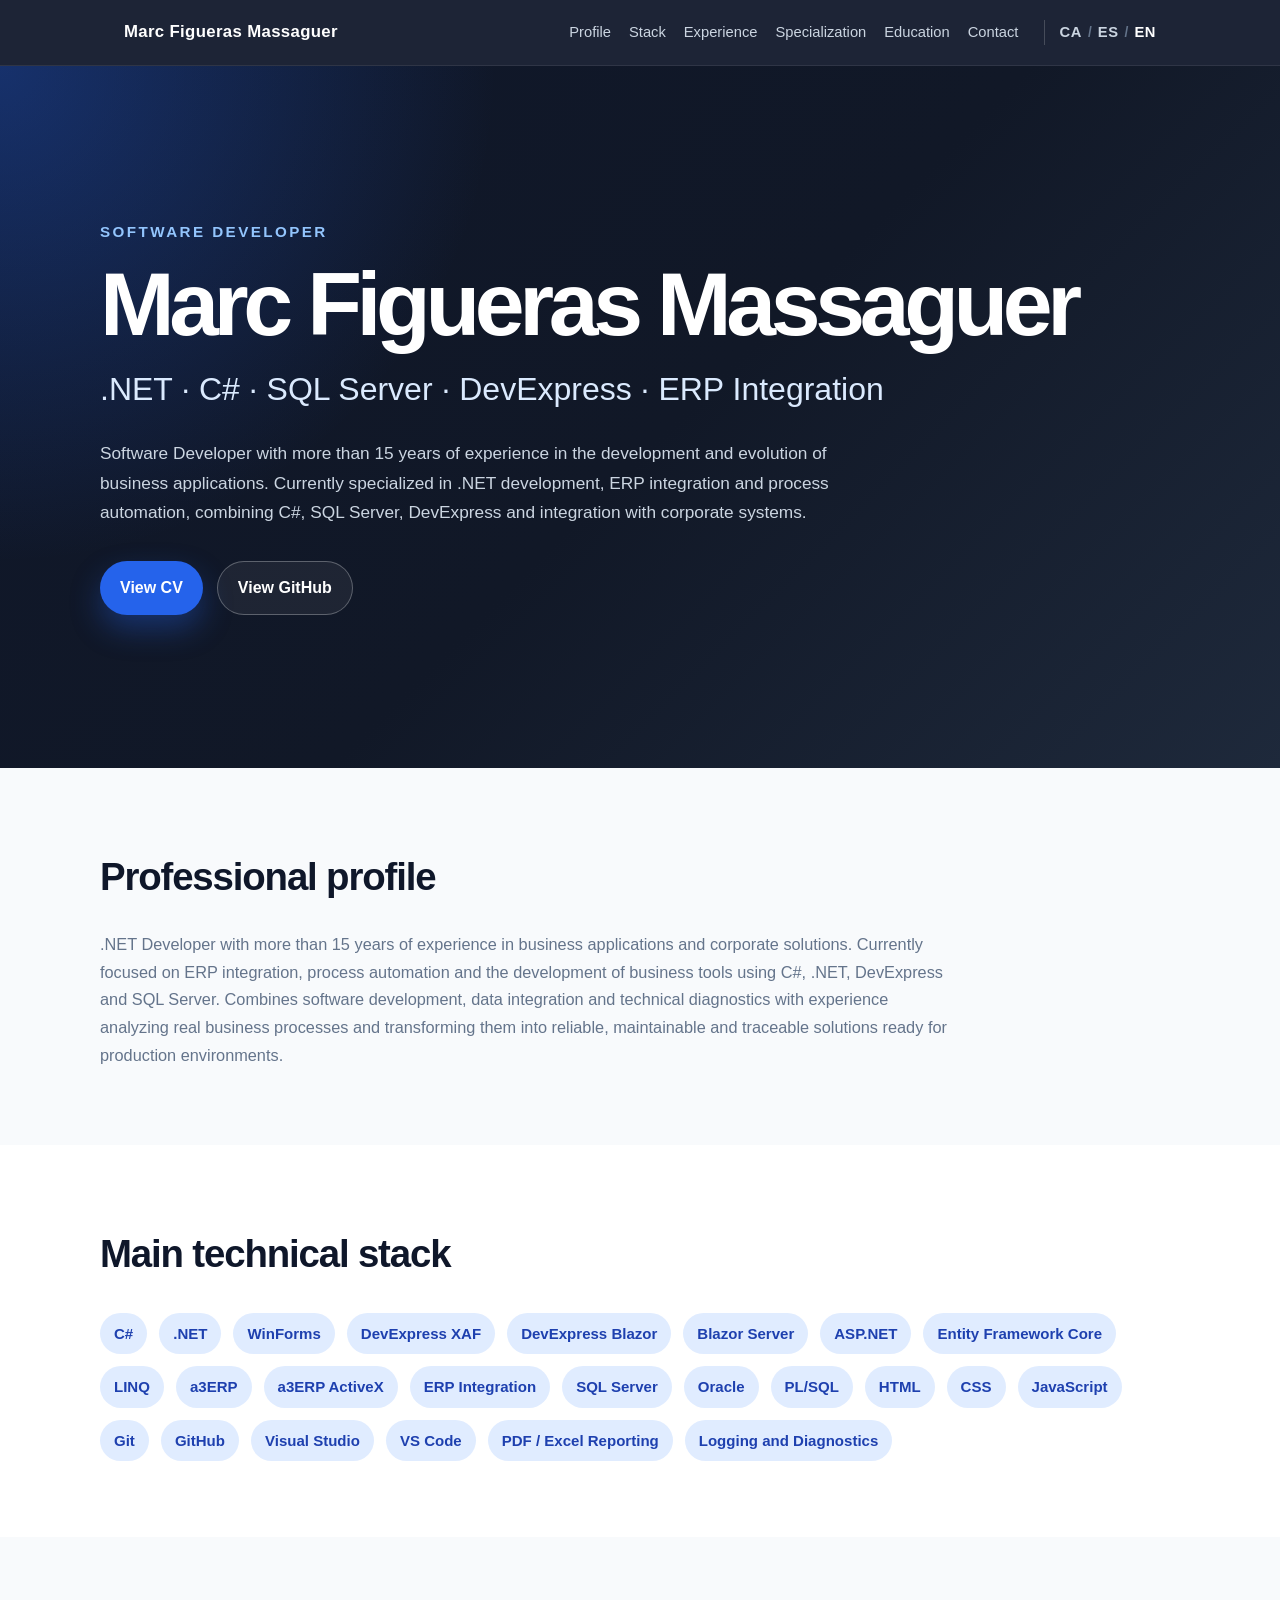
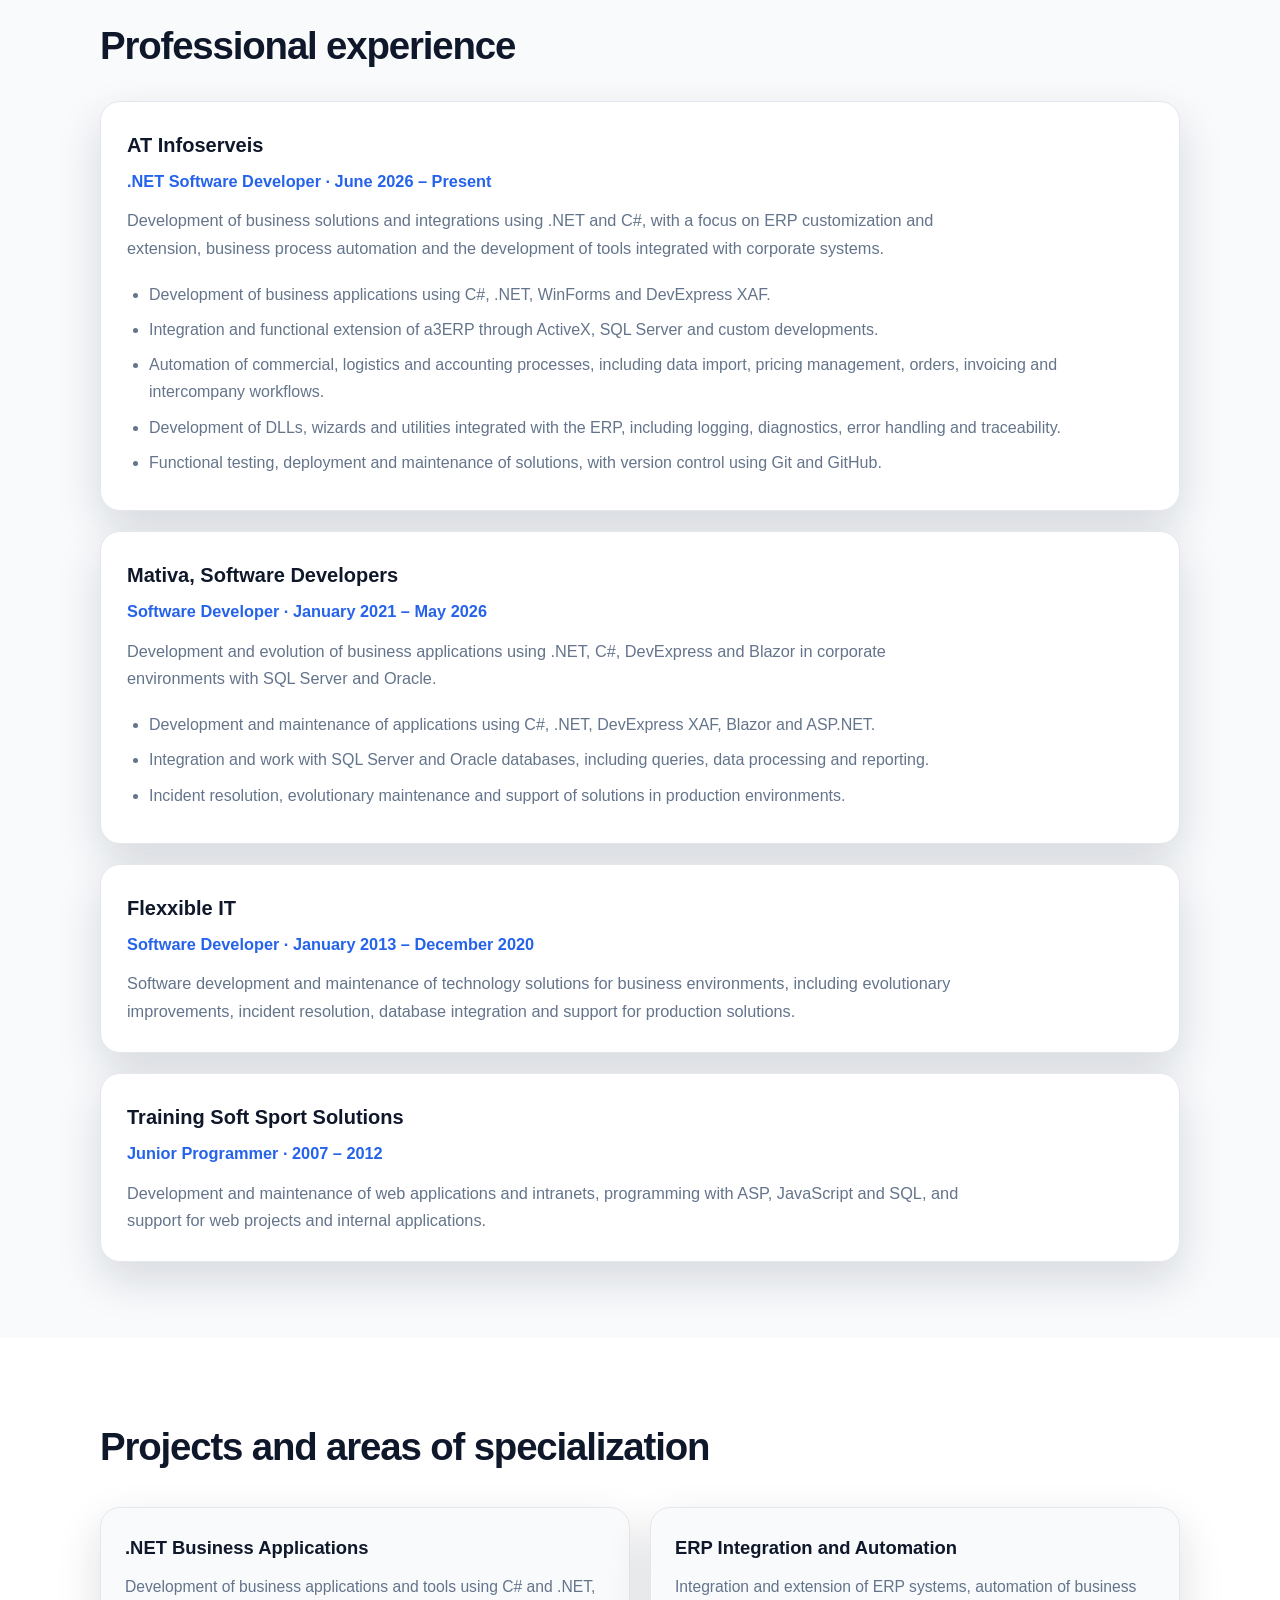
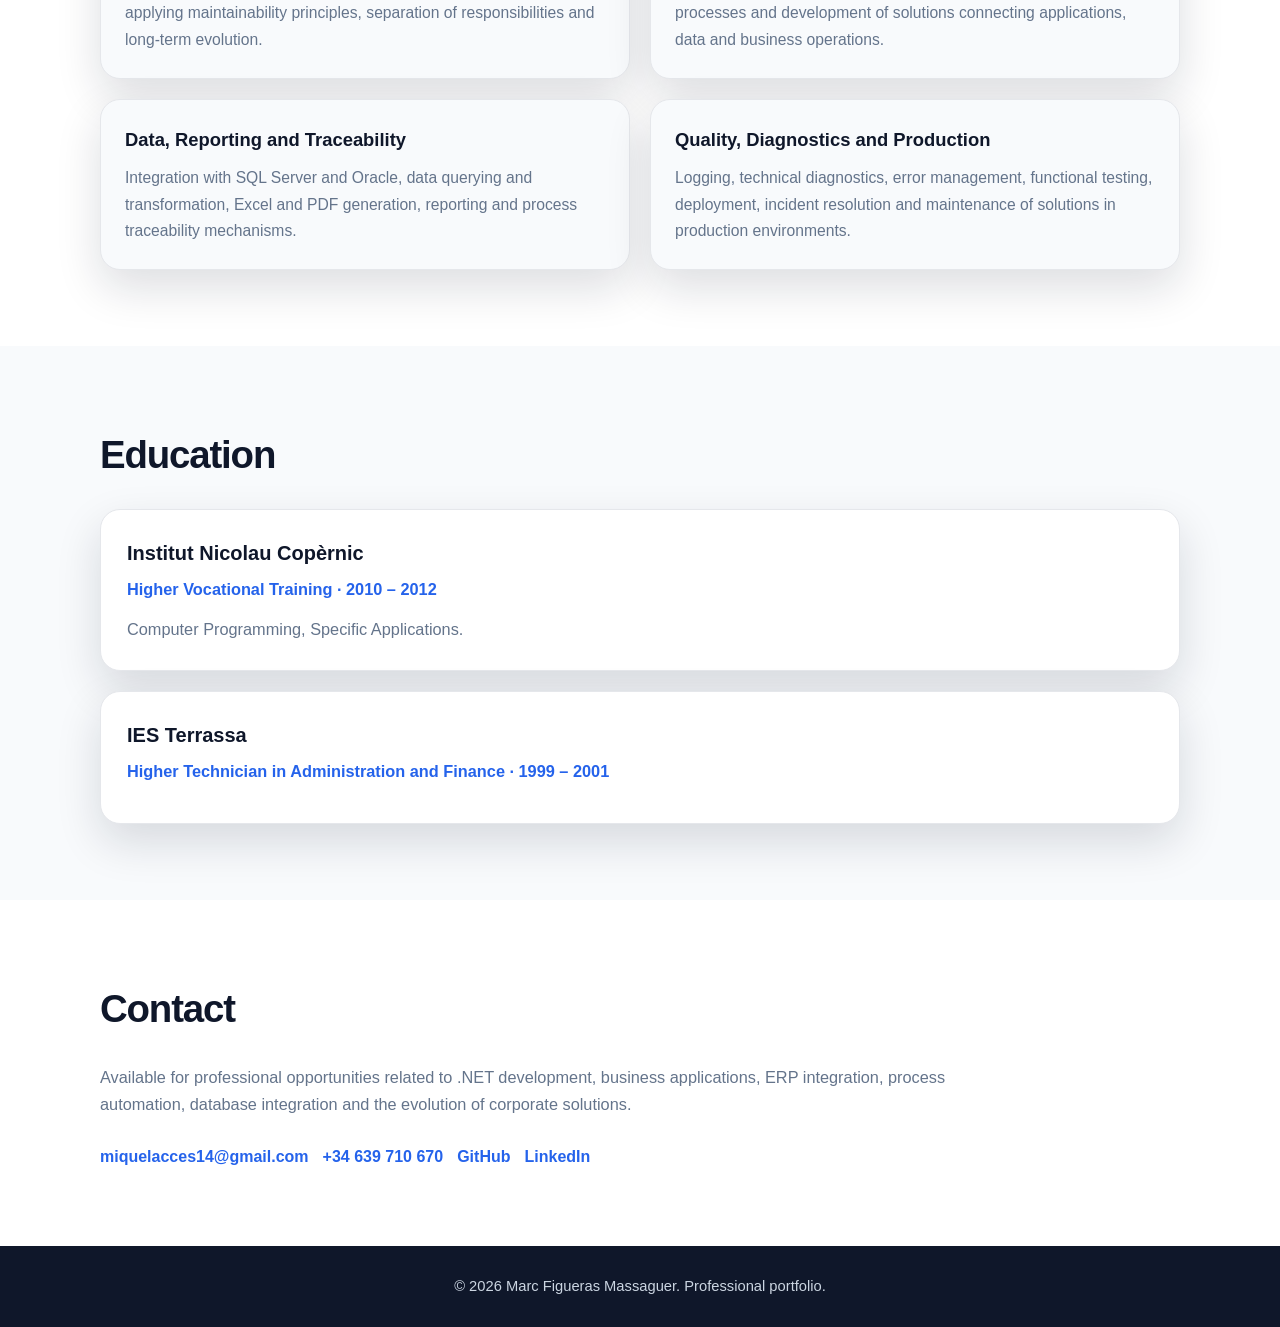
==== commit 89ebd9a0: "Actualitza posicionament i contingut del portfolio" ====
--- a/en.html
+++ b/en.html
@@ -64,7 +64,7 @@
             href="assets/cv/CV_Marc_Figueras_Software_Developer_EN.pdf"
             download
           >
-            Download CV
+            View CV
           </a>
 
           <a
@@ -175,7 +175,7 @@
             </li>
 
             <li>
-              Development of DLLs, assistants and utilities integrated with
+              Development of DLLs, wizards and utilities integrated with
               the ERP, including logging, diagnostics, error handling
               and traceability.
             </li>
@@ -400,4 +400,4 @@
 
 </body>
 
-</html>+</html>
